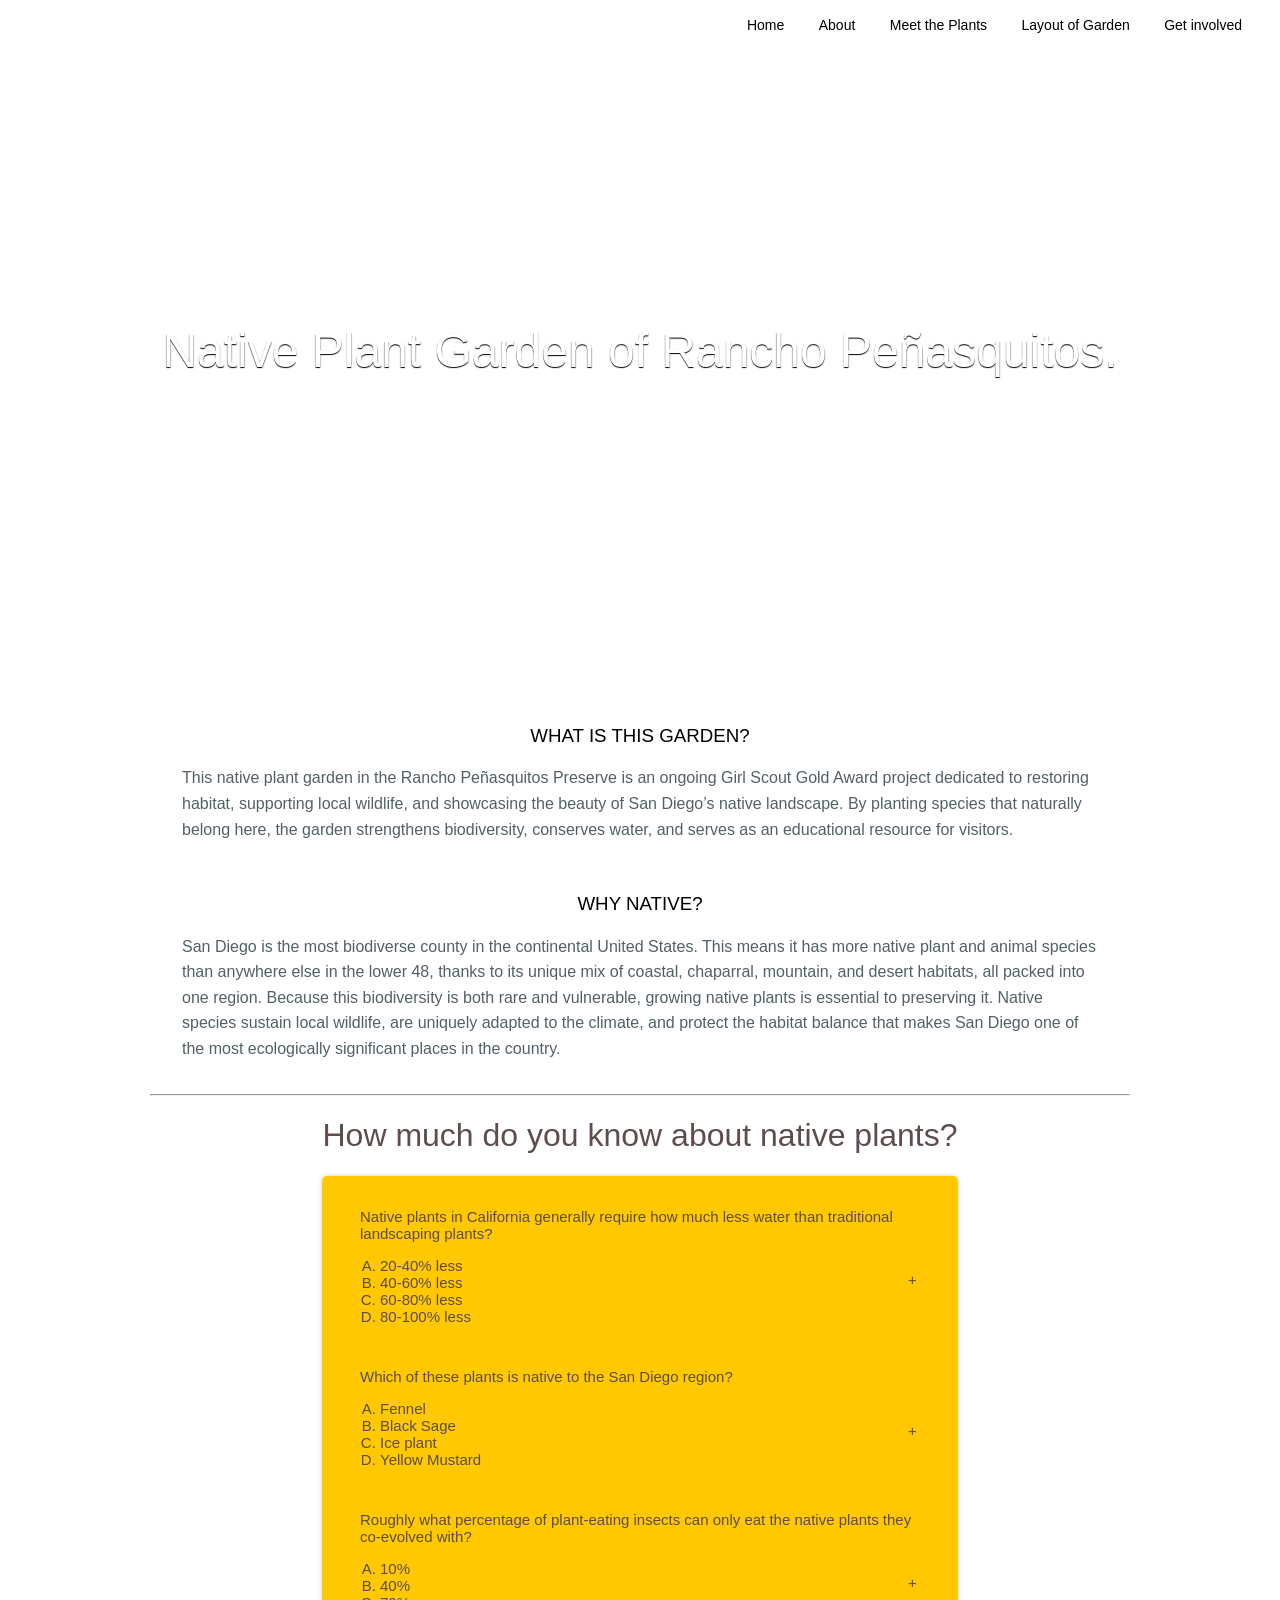
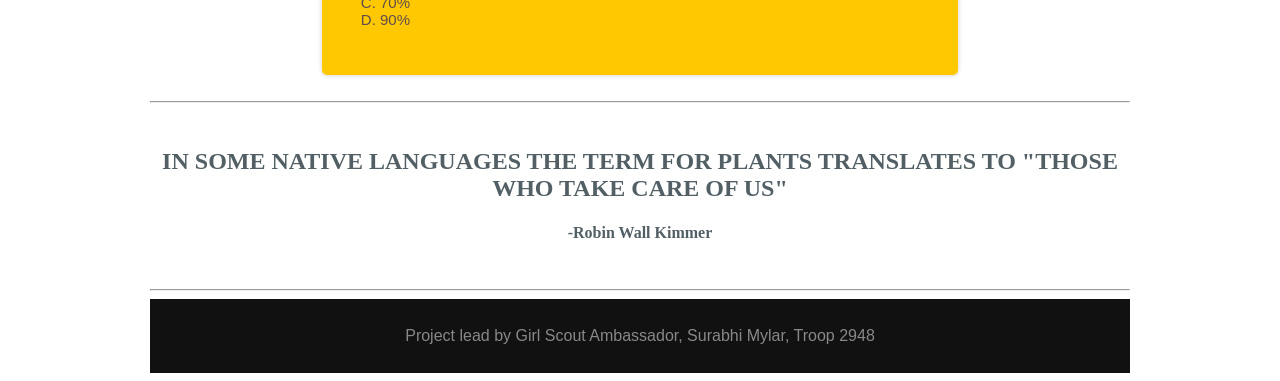
==== index.html @ 94730bcc "Add files via upload" ====
<!doctype html>
<html lang="en">
<head>
    <meta charset="utf-8">
    <meta name="viewport" content="width=device-width, initial-scale=1.0">
    <meta name="description" content="A layout example that shows off a responsive pricing table.">
    <title>Pricing Table &ndash; Layout Examples &ndash; Pure</title>
    <link rel="stylesheet" href="new.css">
    <link rel="stylesheet" href="new.css">
    <link rel="stylesheet" href="new.css">
</head>
<body>

<div class=" container">
    <div class = "navbar">
        <!-- <img src = "image file ( logo)" -->
         <nav>
            <ul>
                <li><a href="../1Main/index.html"> Home</a></li>
                <li><a href="../2About/about.html"> About</a></li>
                <li><a href="../3Meet the Plants/meetThePlants.html">Meet the Plants</a></li>
                <li><a href="../4Layout/layout.html"> Layout of Garden</a></li>
                <li><a href="../5getInvolved/getInvolved.html"> Get involved</a></li>
            </ul>
         </nav>
    </div>
   
</div>

<div class="banner">
    <h1 class="banner-head">
        Native Plant Garden of Rancho Peñasquitos.<br>
        
    </h1>

            
            </div>
        </div>

    <div class="information pure-g">
        <div class="pure-u-1 pure-u-md-1-2">
            <div class="l-box">
                <h3 class="information-head">What is this garden?</h3>
                <p>
                    This native plant garden in the Rancho Peñasquitos Preserve is an ongoing Girl Scout Gold Award project dedicated to restoring habitat, supporting local wildlife, and showcasing the beauty of San Diego’s native landscape. By planting species that naturally belong here, the garden strengthens biodiversity, conserves water, and serves as an educational resource for visitors. 
                </p>
            </div>
        </div>

        <div class="pure-u-1 pure-u-md-1-2">
            <div class="l-box">
                <h3 class="information-head">Why Native?</h3>
                <p>
                   San Diego is the most biodiverse county in the continental United States. This means it has more native plant and animal species than anywhere else in the lower 48, thanks to its unique mix of coastal, chaparral, mountain, and desert habitats, all packed into one region.
Because this biodiversity is both rare and vulnerable, growing native plants is essential to preserving it. Native species sustain local wildlife, are uniquely adapted to the climate, and protect the habitat balance that makes San Diego one of the most ecologically significant places in the country.

                </p>
            </div>
        </div>
<hr>

<h1> How much do you know about native plants?</h1>
<div class="accordion"> 
    <div>
        <input type="checkbox" name="Trivia" id="question1" class="accordion__input">
        <label for="question1" class="accordion__label">Native plants in California generally require how much less water than traditional landscaping plants?
            <ol>
                <li>20-40% less</li>
                <li>40-60% less</li>
                <li>60-80% less</li>
                <li>80-100% less</li>
            </ol>
        </label>
<div class="accordion__content">
            <p>
               Correct Answer: C
               <br> Native plants are adapted to the local climate and soil conditions, allowing them to thrive with significantly less water than non-native landscaping plants. By choosing native species, gardeners can conserve water, reduce maintenance, and create a more sustainable and resilient landscape that supports local wildlife.
            </p>
        </div>
    </div>
 <div>
        <input type="checkbox" name="Trivia" id="question2" class="accordion__input">
        <label for="question2" class="accordion__label">Which of these plants is native to the San Diego region?
            <ol>
                <li>Fennel</li>
                <li>Black Sage</li>
                <li>Ice plant</li>
                <li>Yellow Mustard</li>
            </ol>
        </label>
        <div class="accordion__content">
            <p>
               Correct Answer: B 
               <br>Black Sage (Salvia mellifera) is a native plant that thrives in the San Diego region. It is a fragrant shrub that produces beautiful purple flowers, attracting pollinators like bees and butterflies. Black Sage is well-adapted to the local climate and plays a crucial role in supporting the biodiversity of the area. </p>
        </div>

    </div>
     <div>
        <input type="checkbox" name="Trivia" id="question3" class="accordion__input">
        <label for="question3" class="accordion__label">Roughly what percentage of plant-eating insects can only eat the native plants they co-evolved with?
            <ol>
                <li>10%</li>
                <li>40%</li>
                <li>70%</li>
                <li>90%</li>
            </ol>
        </label>
        
<div class="accordion__content">
            <p>
                Correct Answer: C 
                <br>Many insects have developed specialized relationships with specific native plants over thousands of years, relying on them for food and habitat. When non-native plants are introduced, these insects may struggle to survive, leading to declines in their populations and disrupting the local ecosystem.
            </p>
        </div>
    </div>
</div>
<br>
<hr>
<br>
<h2 id="Quote">In some Native languages the term for plants translates to "those who take care of us"</h2>
<h4 id="Author">-Robin Wall Kimmer</h4>
<br>
<hr>
<div class="footer l-box">
    <p>
        Project lead by Girl Scout Ambassador, Surabhi Mylar, Troop 2948
    </p>
</div>
  
</body>
</html>
---- new.css ----
/*
 * -- BASE STYLES --
 * Most of these are inherited from Base, but I want to change a few.
 */
body {
  color: #526066;
  font-family: 'Inter', 'Segoe UI', Tahoma, Geneva, Verdana, sans-serif;
}

h2,
h3 {
  text-transform: uppercase;
  text-align: center;
  font-weight: 600;
}

p {
  line-height: 1.6em;
}

/*
 * -- Layout Styles --
 */
.l-content {
  margin: 0 auto;
}

.l-box {
  padding: 0.5em 2em;
}

/*
 * -- MENU STYLES --
 * Make the menu have a very faint box-shadow.
 */
.pure-menu {
  box-shadow: 0 1px 1px rgba(0, 0, 0, 0.1);
}

.pure-menu-link {
  padding: 0.5em 0.7em;
}

/*
 * -- BANNER --
 * The top banner with the headings. By using a combination
 * of `display: table;` and `display: table-cell;`, we can
 * vertically center the text.
 */

.banner {
  background: transparent
    url("banner.jpg")
    0 0 no-repeat fixed;
  text-align: center;
  background-size: cover;
  filter: progid:DXImageTransform.Microsoft.AlphaImageLoader(src='banner.jpg', sizingMethod='scale');

  height: 300px;
  width: 100%;
  margin-bottom: 3em;
  display: table;
}

.banner-head {
  display: table-cell;
  vertical-align: middle;
  margin-bottom: 0;
  font-size: 2em;
  color: white;
  font-weight: 500;
  text-shadow: 0 1px 1px black;
}

/*
 * -- PRICING TABLE WRAPPER --
 * This element wraps up all the pricing table elements
 */
.pricing-tables,
.information {
  max-width: 980px;
  margin: 0 auto;
}
.pricing-tables {
  margin-bottom: 3.125em;
  text-align: center;
}

/*
 * -- PRICING TABLE  --
 * Every pricing table has the .pricing-table class
 */
.pricing-table {
  border: 1px solid #ddd;
  margin: 0 0.5em 2em;
  padding: 0 0 3em;
}

/*
 * -- PRICING TABLE HEADER COLORS --
 * Choose a different color based on the type of pricing table.
 */

/*
 * -- PRICING TABLE HEADER --
 * By default, a header is black/white, and has some styles for its <h2> name.
 */
.pricing-table-header {
  background: #111;
  color: #fff;
}
.pricing-table-header h2 {
  margin: 0;
  padding-top: 2em;
  font-size: 1em;
  font-weight: normal;
}

/*
 * -- PRICING TABLE PRICE --
 * Styles for the price and the corresponding <span>per month</span>
 */
.pricing-table-price {
  font-size: 6em;
  margin: 0.2em 0 0;
  font-weight: 100;
}
.pricing-table-price span {
  display: block;
  text-transform: uppercase;
  text-align: center;
  font-size: 0.2em;
  padding-bottom: 2em;
  font-weight: 400;
  color: rgba(255, 255, 255, 0.5);
  color: #fff;
}

/*
 * -- PRICING TABLE LIST --
 * Each pricing table has a <ul> which is denoted by the .pricing-table-list class
 */
.pricing-table-list {
  list-style-type: none;
  margin: 0;
  padding: 0;
  text-align: center;
}

/*
 * -- PRICING TABLE LIST ELEMENTS --
 * Styles for the individual list elements within each pricing table
 */
.pricing-table-list li {
  padding: 0.8em 0;
  background: #f7f7f7;
  border-bottom: 1px solid #e7e7e7;
}

/*
 * -- PRICING TABLE BUTTON --
 * Styles for the "Choose" button at the bottom of a pricing table.
 * This inherits from Pure Button.
 */
.button-choose {
  border: 1px solid #ccc;
  background: #fff;
  color: #333;
  border-radius: 2em;
  font-weight: bold;
  position: relative;
  bottom: -1.5em;
}

.information-head {
  color: black;
  font-weight: 500;
}

.footer {
  background: #111;
  color: #888;
  text-align: center;
}
.footer a {
  color: #ddd;
}

/*
 * -- TABLET MEDIA QUERIES --
 * On tablets, we want to slightly adjust the size of the banner
 * text and add some vertical space between the various pricing tables
 */
@media (min-width: 767px) {
  .banner-head {
    font-size: 4em;
  }
  .pricing-table {
    margin-bottom: 0;
  }
}

/*
 * -- PHONE MEDIA QUERIES --
 * On phones, we want to reduce the height and font-size of the banner further
 */
@media (min-width: 480px) {
  .banner {
    height: 600px;
  }
  .banner-head {
    font-size: 3em;
  }
}

nav{
flex:1;
text-align:right;
}
nav ul li{
  list-style: none;
  display:inline-block;
  margin-right: 30px;
  text-decoration-color: #000;
}
nav ul li a{
  text-decoration:none;
  color:#000;
  font-size:14px;
}
nav ul li a:hover{
  color:#cb791b;
}
.accordion {
  max-width: 600px;
  display: block;
  margin:0 auto;
  box-shadow: 0 0 5px rgba(0, 0, 0, 0.2);
  border-radius: 5px;
  overflow: hidden;
  background-color: #ffc800;
  color: #444;
  cursor: pointer;
  padding: 18px;
  width: 100%;
  border: none;
  text-align: left;
  outline: none;
  font-size: 15px;
  transition: 0.4s;
}
.accordion__label,
.accordion__content {
  padding:14px 20px;
  display: block;
  text-align: left;
  /* align-items: center; */
}
.accordion__label {
  display:block;
  color:#5f4d4d;
  font-weight:500;
  cursor: pointer;
  position: relative;
  transition: background 0.1s;
}
.accordion__label:hover {
  background-color: #f6efd5;
}
ol{
  list-style-type:upper-alpha;
  padding-left: 20px;
}
.accordion__label::after{
  content:" + ";
  position: absolute;
  top:50%;
  transform: translateY(-50%);
  right:20px;
  width:12px;
  height:6px;
}
.accordion__content {
  background:#fff;
  line-height:1.5em;
  font-size:0.85em;
  display:none;
}
.accordion__input{
  display:none;
}
.accordion__input:checked ~ .accordion__content{
  display:block;
}
h1{
  text-align:center;
  color:#5f4d4d;
  font-weight:500;
}
#Quote{
    text-align: center;
    font-family: "papyrus", cursive;
}
#Author{
    text-align: center;
    font-family: 'Times New Roman', Times, serif;
}
---- new.css ----
/*
 * -- BASE STYLES --
 * Most of these are inherited from Base, but I want to change a few.
 */
body {
  color: #526066;
  font-family: 'Inter', 'Segoe UI', Tahoma, Geneva, Verdana, sans-serif;
}

h2,
h3 {
  text-transform: uppercase;
  text-align: center;
  font-weight: 600;
}

p {
  line-height: 1.6em;
}

/*
 * -- Layout Styles --
 */
.l-content {
  margin: 0 auto;
}

.l-box {
  padding: 0.5em 2em;
}

/*
 * -- MENU STYLES --
 * Make the menu have a very faint box-shadow.
 */
.pure-menu {
  box-shadow: 0 1px 1px rgba(0, 0, 0, 0.1);
}

.pure-menu-link {
  padding: 0.5em 0.7em;
}

/*
 * -- BANNER --
 * The top banner with the headings. By using a combination
 * of `display: table;` and `display: table-cell;`, we can
 * vertically center the text.
 */

.banner {
  background: transparent
    url("banner.jpg")
    0 0 no-repeat fixed;
  text-align: center;
  background-size: cover;
  filter: progid:DXImageTransform.Microsoft.AlphaImageLoader(src='banner.jpg', sizingMethod='scale');

  height: 300px;
  width: 100%;
  margin-bottom: 3em;
  display: table;
}

.banner-head {
  display: table-cell;
  vertical-align: middle;
  margin-bottom: 0;
  font-size: 2em;
  color: white;
  font-weight: 500;
  text-shadow: 0 1px 1px black;
}

/*
 * -- PRICING TABLE WRAPPER --
 * This element wraps up all the pricing table elements
 */
.pricing-tables,
.information {
  max-width: 980px;
  margin: 0 auto;
}
.pricing-tables {
  margin-bottom: 3.125em;
  text-align: center;
}

/*
 * -- PRICING TABLE  --
 * Every pricing table has the .pricing-table class
 */
.pricing-table {
  border: 1px solid #ddd;
  margin: 0 0.5em 2em;
  padding: 0 0 3em;
}

/*
 * -- PRICING TABLE HEADER COLORS --
 * Choose a different color based on the type of pricing table.
 */

/*
 * -- PRICING TABLE HEADER --
 * By default, a header is black/white, and has some styles for its <h2> name.
 */
.pricing-table-header {
  background: #111;
  color: #fff;
}
.pricing-table-header h2 {
  margin: 0;
  padding-top: 2em;
  font-size: 1em;
  font-weight: normal;
}

/*
 * -- PRICING TABLE PRICE --
 * Styles for the price and the corresponding <span>per month</span>
 */
.pricing-table-price {
  font-size: 6em;
  margin: 0.2em 0 0;
  font-weight: 100;
}
.pricing-table-price span {
  display: block;
  text-transform: uppercase;
  text-align: center;
  font-size: 0.2em;
  padding-bottom: 2em;
  font-weight: 400;
  color: rgba(255, 255, 255, 0.5);
  color: #fff;
}

/*
 * -- PRICING TABLE LIST --
 * Each pricing table has a <ul> which is denoted by the .pricing-table-list class
 */
.pricing-table-list {
  list-style-type: none;
  margin: 0;
  padding: 0;
  text-align: center;
}

/*
 * -- PRICING TABLE LIST ELEMENTS --
 * Styles for the individual list elements within each pricing table
 */
.pricing-table-list li {
  padding: 0.8em 0;
  background: #f7f7f7;
  border-bottom: 1px solid #e7e7e7;
}

/*
 * -- PRICING TABLE BUTTON --
 * Styles for the "Choose" button at the bottom of a pricing table.
 * This inherits from Pure Button.
 */
.button-choose {
  border: 1px solid #ccc;
  background: #fff;
  color: #333;
  border-radius: 2em;
  font-weight: bold;
  position: relative;
  bottom: -1.5em;
}

.information-head {
  color: black;
  font-weight: 500;
}

.footer {
  background: #111;
  color: #888;
  text-align: center;
}
.footer a {
  color: #ddd;
}

/*
 * -- TABLET MEDIA QUERIES --
 * On tablets, we want to slightly adjust the size of the banner
 * text and add some vertical space between the various pricing tables
 */
@media (min-width: 767px) {
  .banner-head {
    font-size: 4em;
  }
  .pricing-table {
    margin-bottom: 0;
  }
}

/*
 * -- PHONE MEDIA QUERIES --
 * On phones, we want to reduce the height and font-size of the banner further
 */
@media (min-width: 480px) {
  .banner {
    height: 600px;
  }
  .banner-head {
    font-size: 3em;
  }
}

nav{
flex:1;
text-align:right;
}
nav ul li{
  list-style: none;
  display:inline-block;
  margin-right: 30px;
  text-decoration-color: #000;
}
nav ul li a{
  text-decoration:none;
  color:#000;
  font-size:14px;
}
nav ul li a:hover{
  color:#cb791b;
}
.accordion {
  max-width: 600px;
  display: block;
  margin:0 auto;
  box-shadow: 0 0 5px rgba(0, 0, 0, 0.2);
  border-radius: 5px;
  overflow: hidden;
  background-color: #ffc800;
  color: #444;
  cursor: pointer;
  padding: 18px;
  width: 100%;
  border: none;
  text-align: left;
  outline: none;
  font-size: 15px;
  transition: 0.4s;
}
.accordion__label,
.accordion__content {
  padding:14px 20px;
  display: block;
  text-align: left;
  /* align-items: center; */
}
.accordion__label {
  display:block;
  color:#5f4d4d;
  font-weight:500;
  cursor: pointer;
  position: relative;
  transition: background 0.1s;
}
.accordion__label:hover {
  background-color: #f6efd5;
}
ol{
  list-style-type:upper-alpha;
  padding-left: 20px;
}
.accordion__label::after{
  content:" + ";
  position: absolute;
  top:50%;
  transform: translateY(-50%);
  right:20px;
  width:12px;
  height:6px;
}
.accordion__content {
  background:#fff;
  line-height:1.5em;
  font-size:0.85em;
  display:none;
}
.accordion__input{
  display:none;
}
.accordion__input:checked ~ .accordion__content{
  display:block;
}
h1{
  text-align:center;
  color:#5f4d4d;
  font-weight:500;
}
#Quote{
    text-align: center;
    font-family: "papyrus", cursive;
}
#Author{
    text-align: center;
    font-family: 'Times New Roman', Times, serif;
}
---- new.css ----
/*
 * -- BASE STYLES --
 * Most of these are inherited from Base, but I want to change a few.
 */
body {
  color: #526066;
  font-family: 'Inter', 'Segoe UI', Tahoma, Geneva, Verdana, sans-serif;
}

h2,
h3 {
  text-transform: uppercase;
  text-align: center;
  font-weight: 600;
}

p {
  line-height: 1.6em;
}

/*
 * -- Layout Styles --
 */
.l-content {
  margin: 0 auto;
}

.l-box {
  padding: 0.5em 2em;
}

/*
 * -- MENU STYLES --
 * Make the menu have a very faint box-shadow.
 */
.pure-menu {
  box-shadow: 0 1px 1px rgba(0, 0, 0, 0.1);
}

.pure-menu-link {
  padding: 0.5em 0.7em;
}

/*
 * -- BANNER --
 * The top banner with the headings. By using a combination
 * of `display: table;` and `display: table-cell;`, we can
 * vertically center the text.
 */

.banner {
  background: transparent
    url("banner.jpg")
    0 0 no-repeat fixed;
  text-align: center;
  background-size: cover;
  filter: progid:DXImageTransform.Microsoft.AlphaImageLoader(src='banner.jpg', sizingMethod='scale');

  height: 300px;
  width: 100%;
  margin-bottom: 3em;
  display: table;
}

.banner-head {
  display: table-cell;
  vertical-align: middle;
  margin-bottom: 0;
  font-size: 2em;
  color: white;
  font-weight: 500;
  text-shadow: 0 1px 1px black;
}

/*
 * -- PRICING TABLE WRAPPER --
 * This element wraps up all the pricing table elements
 */
.pricing-tables,
.information {
  max-width: 980px;
  margin: 0 auto;
}
.pricing-tables {
  margin-bottom: 3.125em;
  text-align: center;
}

/*
 * -- PRICING TABLE  --
 * Every pricing table has the .pricing-table class
 */
.pricing-table {
  border: 1px solid #ddd;
  margin: 0 0.5em 2em;
  padding: 0 0 3em;
}

/*
 * -- PRICING TABLE HEADER COLORS --
 * Choose a different color based on the type of pricing table.
 */

/*
 * -- PRICING TABLE HEADER --
 * By default, a header is black/white, and has some styles for its <h2> name.
 */
.pricing-table-header {
  background: #111;
  color: #fff;
}
.pricing-table-header h2 {
  margin: 0;
  padding-top: 2em;
  font-size: 1em;
  font-weight: normal;
}

/*
 * -- PRICING TABLE PRICE --
 * Styles for the price and the corresponding <span>per month</span>
 */
.pricing-table-price {
  font-size: 6em;
  margin: 0.2em 0 0;
  font-weight: 100;
}
.pricing-table-price span {
  display: block;
  text-transform: uppercase;
  text-align: center;
  font-size: 0.2em;
  padding-bottom: 2em;
  font-weight: 400;
  color: rgba(255, 255, 255, 0.5);
  color: #fff;
}

/*
 * -- PRICING TABLE LIST --
 * Each pricing table has a <ul> which is denoted by the .pricing-table-list class
 */
.pricing-table-list {
  list-style-type: none;
  margin: 0;
  padding: 0;
  text-align: center;
}

/*
 * -- PRICING TABLE LIST ELEMENTS --
 * Styles for the individual list elements within each pricing table
 */
.pricing-table-list li {
  padding: 0.8em 0;
  background: #f7f7f7;
  border-bottom: 1px solid #e7e7e7;
}

/*
 * -- PRICING TABLE BUTTON --
 * Styles for the "Choose" button at the bottom of a pricing table.
 * This inherits from Pure Button.
 */
.button-choose {
  border: 1px solid #ccc;
  background: #fff;
  color: #333;
  border-radius: 2em;
  font-weight: bold;
  position: relative;
  bottom: -1.5em;
}

.information-head {
  color: black;
  font-weight: 500;
}

.footer {
  background: #111;
  color: #888;
  text-align: center;
}
.footer a {
  color: #ddd;
}

/*
 * -- TABLET MEDIA QUERIES --
 * On tablets, we want to slightly adjust the size of the banner
 * text and add some vertical space between the various pricing tables
 */
@media (min-width: 767px) {
  .banner-head {
    font-size: 4em;
  }
  .pricing-table {
    margin-bottom: 0;
  }
}

/*
 * -- PHONE MEDIA QUERIES --
 * On phones, we want to reduce the height and font-size of the banner further
 */
@media (min-width: 480px) {
  .banner {
    height: 600px;
  }
  .banner-head {
    font-size: 3em;
  }
}

nav{
flex:1;
text-align:right;
}
nav ul li{
  list-style: none;
  display:inline-block;
  margin-right: 30px;
  text-decoration-color: #000;
}
nav ul li a{
  text-decoration:none;
  color:#000;
  font-size:14px;
}
nav ul li a:hover{
  color:#cb791b;
}
.accordion {
  max-width: 600px;
  display: block;
  margin:0 auto;
  box-shadow: 0 0 5px rgba(0, 0, 0, 0.2);
  border-radius: 5px;
  overflow: hidden;
  background-color: #ffc800;
  color: #444;
  cursor: pointer;
  padding: 18px;
  width: 100%;
  border: none;
  text-align: left;
  outline: none;
  font-size: 15px;
  transition: 0.4s;
}
.accordion__label,
.accordion__content {
  padding:14px 20px;
  display: block;
  text-align: left;
  /* align-items: center; */
}
.accordion__label {
  display:block;
  color:#5f4d4d;
  font-weight:500;
  cursor: pointer;
  position: relative;
  transition: background 0.1s;
}
.accordion__label:hover {
  background-color: #f6efd5;
}
ol{
  list-style-type:upper-alpha;
  padding-left: 20px;
}
.accordion__label::after{
  content:" + ";
  position: absolute;
  top:50%;
  transform: translateY(-50%);
  right:20px;
  width:12px;
  height:6px;
}
.accordion__content {
  background:#fff;
  line-height:1.5em;
  font-size:0.85em;
  display:none;
}
.accordion__input{
  display:none;
}
.accordion__input:checked ~ .accordion__content{
  display:block;
}
h1{
  text-align:center;
  color:#5f4d4d;
  font-weight:500;
}
#Quote{
    text-align: center;
    font-family: "papyrus", cursive;
}
#Author{
    text-align: center;
    font-family: 'Times New Roman', Times, serif;
}
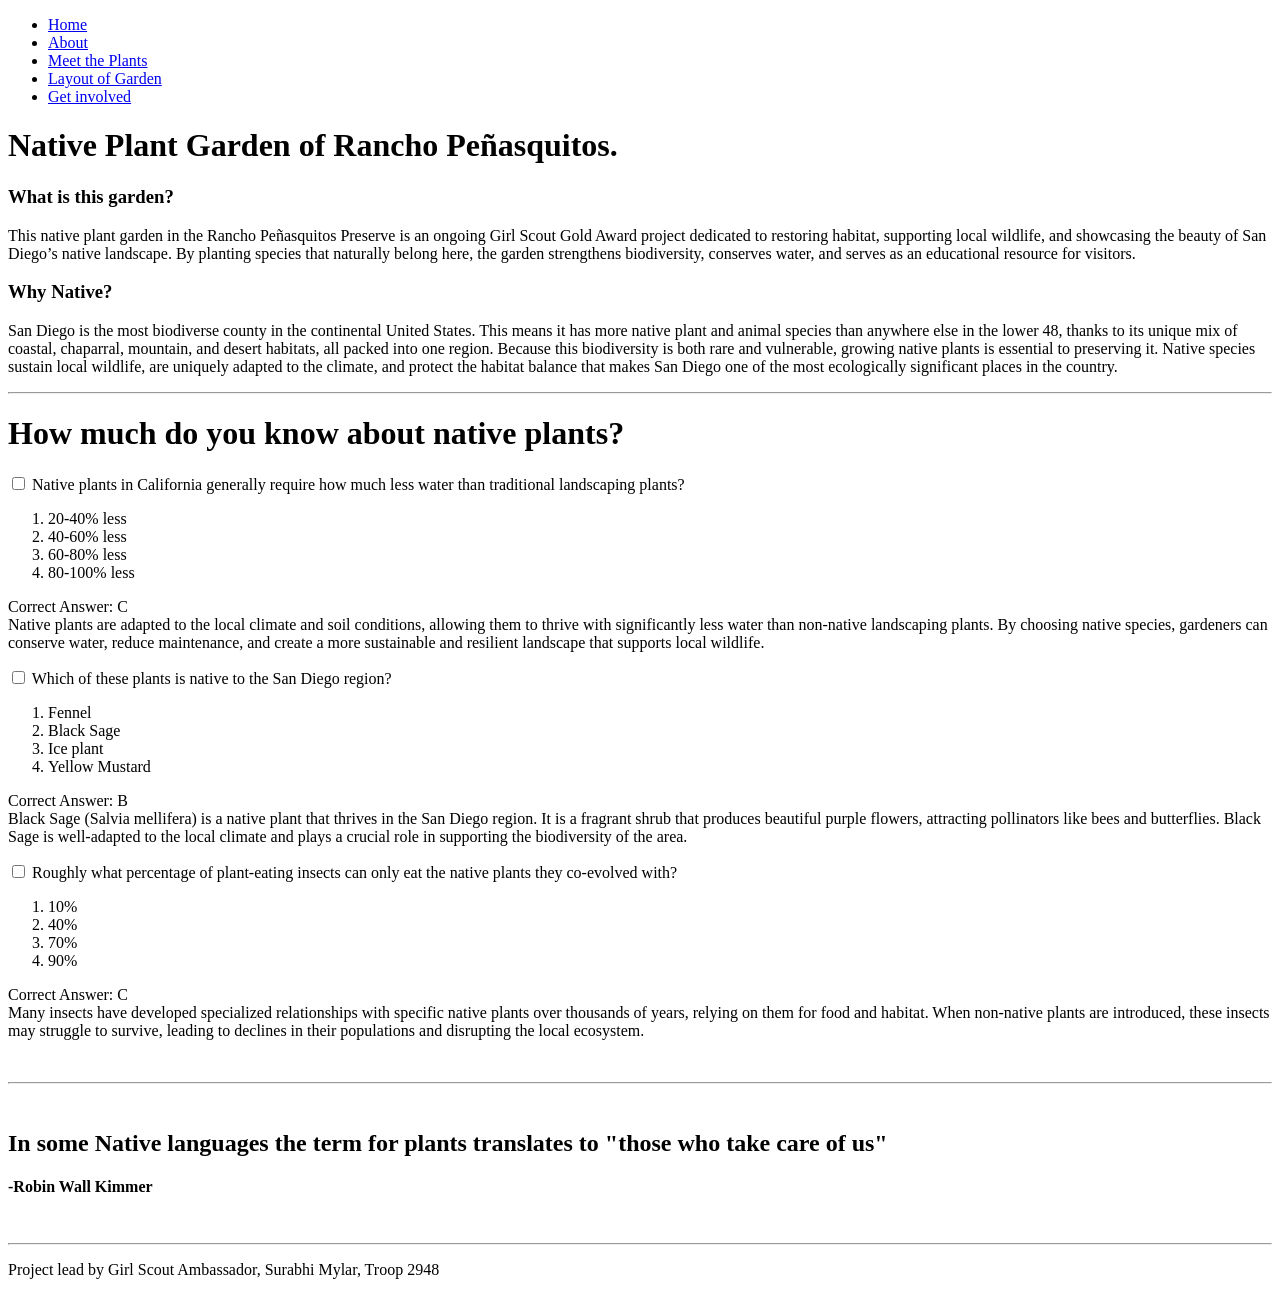
==== commit 77615789: "Add files via upload" ====
--- a/index.html
+++ b/index.html
@@ -16,11 +16,11 @@
         <!-- <img src = "image file ( logo)" -->
          <nav>
             <ul>
-                <li><a href="../1Main/index.html"> Home</a></li>
-                <li><a href="../2About/about.html"> About</a></li>
-                <li><a href="../3Meet the Plants/meetThePlants.html">Meet the Plants</a></li>
-                <li><a href="../4Layout/layout.html"> Layout of Garden</a></li>
-                <li><a href="../5getInvolved/getInvolved.html"> Get involved</a></li>
+                <li><a href="index.html"> Home</a></li>
+                <li><a href="2About/about.html"> About</a></li>
+                <li><a href="3Meet the Plants/meetThePlants.html">Meet the Plants</a></li>
+                <li><a href="4Layout/layout.html"> Layout of Garden</a></li>
+                <li><a href="getInvolved/getInvolved.html"> Get involved</a></li>
             </ul>
          </nav>
     </div>
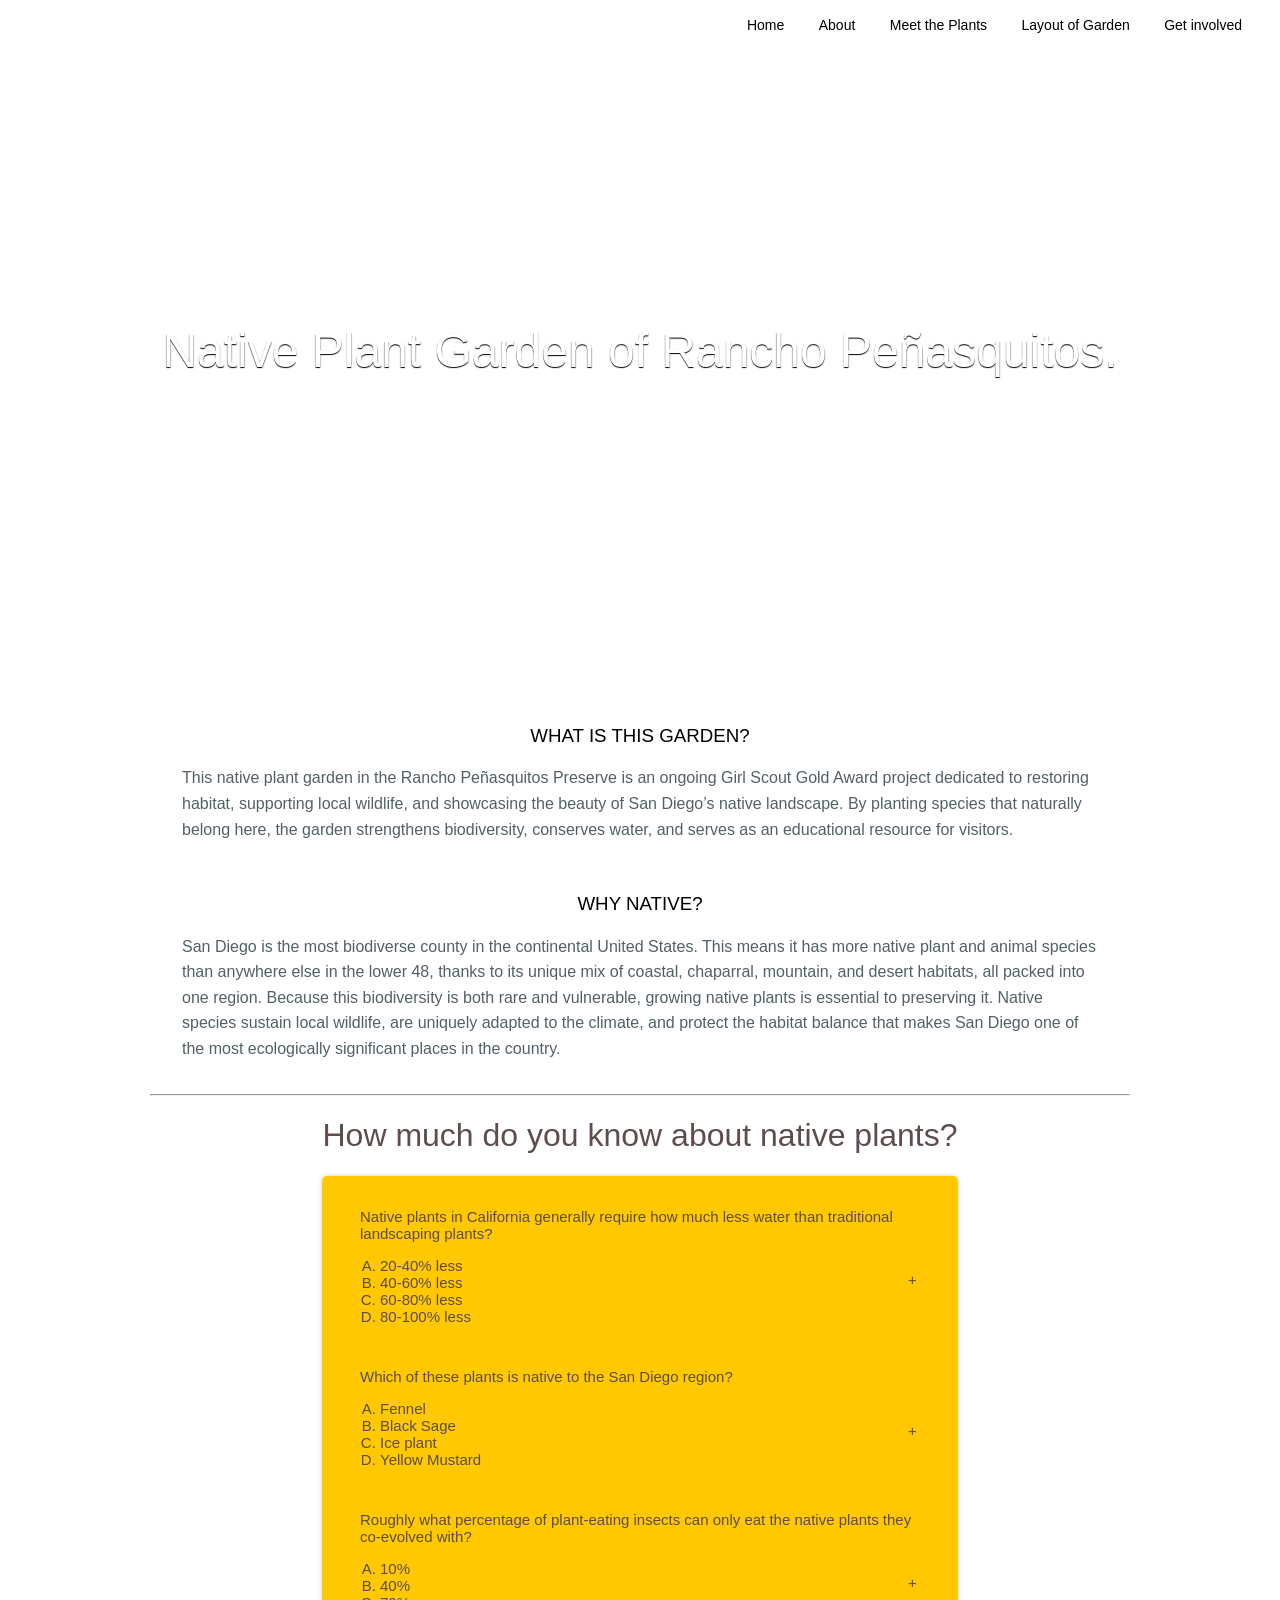
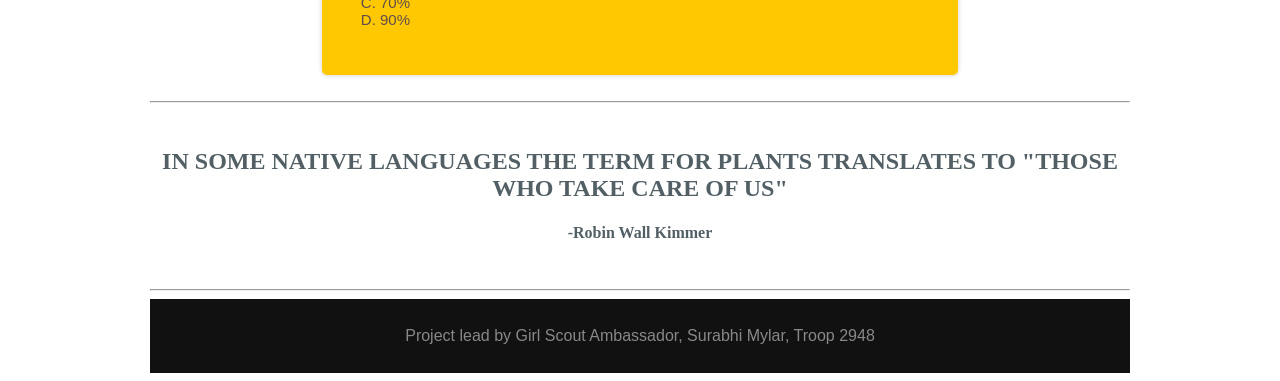
==== commit 427c2d0e: "Update index.html" ====
--- a/index.html
+++ b/index.html
@@ -4,7 +4,7 @@
     <meta charset="utf-8">
     <meta name="viewport" content="width=device-width, initial-scale=1.0">
     <meta name="description" content="A layout example that shows off a responsive pricing table.">
-    <title>Pricing Table &ndash; Layout Examples &ndash; Pure</title>
+    <title>Native Plant Garden</title>
     <link rel="stylesheet" href="new.css">
     <link rel="stylesheet" href="new.css">
     <link rel="stylesheet" href="new.css">
@@ -128,4 +128,4 @@
 </div>
   
 </body>
-</html>+</html>
--- a/new.css
+++ b/new.css
@@ -0,0 +1,307 @@
+/*
+ * -- BASE STYLES --
+ * Most of these are inherited from Base, but I want to change a few.
+ */
+body {
+  color: #526066;
+  font-family: 'Inter', 'Segoe UI', Tahoma, Geneva, Verdana, sans-serif;
+}
+
+h2,
+h3 {
+  text-transform: uppercase;
+  text-align: center;
+  font-weight: 600;
+}
+
+p {
+  line-height: 1.6em;
+}
+
+/*
+ * -- Layout Styles --
+ */
+.l-content {
+  margin: 0 auto;
+}
+
+.l-box {
+  padding: 0.5em 2em;
+}
+
+/*
+ * -- MENU STYLES --
+ * Make the menu have a very faint box-shadow.
+ */
+.pure-menu {
+  box-shadow: 0 1px 1px rgba(0, 0, 0, 0.1);
+}
+
+.pure-menu-link {
+  padding: 0.5em 0.7em;
+}
+
+/*
+ * -- BANNER --
+ * The top banner with the headings. By using a combination
+ * of `display: table;` and `display: table-cell;`, we can
+ * vertically center the text.
+ */
+
+.banner {
+  background: transparent
+    url("banner.jpg")
+    0 0 no-repeat fixed;
+  text-align: center;
+  background-size: cover;
+  filter: progid:DXImageTransform.Microsoft.AlphaImageLoader(src='banner.jpg', sizingMethod='scale');
+
+  height: 300px;
+  width: 100%;
+  margin-bottom: 3em;
+  display: table;
+}
+
+.banner-head {
+  display: table-cell;
+  vertical-align: middle;
+  margin-bottom: 0;
+  font-size: 2em;
+  color: white;
+  font-weight: 500;
+  text-shadow: 0 1px 1px black;
+}
+
+/*
+ * -- PRICING TABLE WRAPPER --
+ * This element wraps up all the pricing table elements
+ */
+.pricing-tables,
+.information {
+  max-width: 980px;
+  margin: 0 auto;
+}
+.pricing-tables {
+  margin-bottom: 3.125em;
+  text-align: center;
+}
+
+/*
+ * -- PRICING TABLE  --
+ * Every pricing table has the .pricing-table class
+ */
+.pricing-table {
+  border: 1px solid #ddd;
+  margin: 0 0.5em 2em;
+  padding: 0 0 3em;
+}
+
+/*
+ * -- PRICING TABLE HEADER COLORS --
+ * Choose a different color based on the type of pricing table.
+ */
+
+/*
+ * -- PRICING TABLE HEADER --
+ * By default, a header is black/white, and has some styles for its <h2> name.
+ */
+.pricing-table-header {
+  background: #111;
+  color: #fff;
+}
+.pricing-table-header h2 {
+  margin: 0;
+  padding-top: 2em;
+  font-size: 1em;
+  font-weight: normal;
+}
+
+/*
+ * -- PRICING TABLE PRICE --
+ * Styles for the price and the corresponding <span>per month</span>
+ */
+.pricing-table-price {
+  font-size: 6em;
+  margin: 0.2em 0 0;
+  font-weight: 100;
+}
+.pricing-table-price span {
+  display: block;
+  text-transform: uppercase;
+  text-align: center;
+  font-size: 0.2em;
+  padding-bottom: 2em;
+  font-weight: 400;
+  color: rgba(255, 255, 255, 0.5);
+  color: #fff;
+}
+
+/*
+ * -- PRICING TABLE LIST --
+ * Each pricing table has a <ul> which is denoted by the .pricing-table-list class
+ */
+.pricing-table-list {
+  list-style-type: none;
+  margin: 0;
+  padding: 0;
+  text-align: center;
+}
+
+/*
+ * -- PRICING TABLE LIST ELEMENTS --
+ * Styles for the individual list elements within each pricing table
+ */
+.pricing-table-list li {
+  padding: 0.8em 0;
+  background: #f7f7f7;
+  border-bottom: 1px solid #e7e7e7;
+}
+
+/*
+ * -- PRICING TABLE BUTTON --
+ * Styles for the "Choose" button at the bottom of a pricing table.
+ * This inherits from Pure Button.
+ */
+.button-choose {
+  border: 1px solid #ccc;
+  background: #fff;
+  color: #333;
+  border-radius: 2em;
+  font-weight: bold;
+  position: relative;
+  bottom: -1.5em;
+}
+
+.information-head {
+  color: black;
+  font-weight: 500;
+}
+
+.footer {
+  background: #111;
+  color: #888;
+  text-align: center;
+}
+.footer a {
+  color: #ddd;
+}
+
+/*
+ * -- TABLET MEDIA QUERIES --
+ * On tablets, we want to slightly adjust the size of the banner
+ * text and add some vertical space between the various pricing tables
+ */
+@media (min-width: 767px) {
+  .banner-head {
+    font-size: 4em;
+  }
+  .pricing-table {
+    margin-bottom: 0;
+  }
+}
+
+/*
+ * -- PHONE MEDIA QUERIES --
+ * On phones, we want to reduce the height and font-size of the banner further
+ */
+@media (min-width: 480px) {
+  .banner {
+    height: 600px;
+  }
+  .banner-head {
+    font-size: 3em;
+  }
+}
+
+nav{
+flex:1;
+text-align:right;
+}
+nav ul li{
+  list-style: none;
+  display:inline-block;
+  margin-right: 30px;
+  text-decoration-color: #000;
+}
+nav ul li a{
+  text-decoration:none;
+  color:#000;
+  font-size:14px;
+}
+nav ul li a:hover{
+  color:#cb791b;
+}
+.accordion {
+  max-width: 600px;
+  display: block;
+  margin:0 auto;
+  box-shadow: 0 0 5px rgba(0, 0, 0, 0.2);
+  border-radius: 5px;
+  overflow: hidden;
+  background-color: #ffc800;
+  color: #444;
+  cursor: pointer;
+  padding: 18px;
+  width: 100%;
+  border: none;
+  text-align: left;
+  outline: none;
+  font-size: 15px;
+  transition: 0.4s;
+}
+.accordion__label,
+.accordion__content {
+  padding:14px 20px;
+  display: block;
+  text-align: left;
+  /* align-items: center; */
+}
+.accordion__label {
+  display:block;
+  color:#5f4d4d;
+  font-weight:500;
+  cursor: pointer;
+  position: relative;
+  transition: background 0.1s;
+}
+.accordion__label:hover {
+  background-color: #f6efd5;
+}
+ol{
+  list-style-type:upper-alpha;
+  padding-left: 20px;
+}
+.accordion__label::after{
+  content:" + ";
+  position: absolute;
+  top:50%;
+  transform: translateY(-50%);
+  right:20px;
+  width:12px;
+  height:6px;
+}
+.accordion__content {
+  background:#fff;
+  line-height:1.5em;
+  font-size:0.85em;
+  display:none;
+}
+.accordion__input{
+  display:none;
+}
+.accordion__input:checked ~ .accordion__content{
+  display:block;
+}
+h1{
+  text-align:center;
+  color:#5f4d4d;
+  font-weight:500;
+}
+#Quote{
+    text-align: center;
+    font-family: "papyrus", cursive;
+}
+#Author{
+    text-align: center;
+    font-family: 'Times New Roman', Times, serif;
+}
--- a/new.css
+++ b/new.css
@@ -0,0 +1,307 @@
+/*
+ * -- BASE STYLES --
+ * Most of these are inherited from Base, but I want to change a few.
+ */
+body {
+  color: #526066;
+  font-family: 'Inter', 'Segoe UI', Tahoma, Geneva, Verdana, sans-serif;
+}
+
+h2,
+h3 {
+  text-transform: uppercase;
+  text-align: center;
+  font-weight: 600;
+}
+
+p {
+  line-height: 1.6em;
+}
+
+/*
+ * -- Layout Styles --
+ */
+.l-content {
+  margin: 0 auto;
+}
+
+.l-box {
+  padding: 0.5em 2em;
+}
+
+/*
+ * -- MENU STYLES --
+ * Make the menu have a very faint box-shadow.
+ */
+.pure-menu {
+  box-shadow: 0 1px 1px rgba(0, 0, 0, 0.1);
+}
+
+.pure-menu-link {
+  padding: 0.5em 0.7em;
+}
+
+/*
+ * -- BANNER --
+ * The top banner with the headings. By using a combination
+ * of `display: table;` and `display: table-cell;`, we can
+ * vertically center the text.
+ */
+
+.banner {
+  background: transparent
+    url("banner.jpg")
+    0 0 no-repeat fixed;
+  text-align: center;
+  background-size: cover;
+  filter: progid:DXImageTransform.Microsoft.AlphaImageLoader(src='banner.jpg', sizingMethod='scale');
+
+  height: 300px;
+  width: 100%;
+  margin-bottom: 3em;
+  display: table;
+}
+
+.banner-head {
+  display: table-cell;
+  vertical-align: middle;
+  margin-bottom: 0;
+  font-size: 2em;
+  color: white;
+  font-weight: 500;
+  text-shadow: 0 1px 1px black;
+}
+
+/*
+ * -- PRICING TABLE WRAPPER --
+ * This element wraps up all the pricing table elements
+ */
+.pricing-tables,
+.information {
+  max-width: 980px;
+  margin: 0 auto;
+}
+.pricing-tables {
+  margin-bottom: 3.125em;
+  text-align: center;
+}
+
+/*
+ * -- PRICING TABLE  --
+ * Every pricing table has the .pricing-table class
+ */
+.pricing-table {
+  border: 1px solid #ddd;
+  margin: 0 0.5em 2em;
+  padding: 0 0 3em;
+}
+
+/*
+ * -- PRICING TABLE HEADER COLORS --
+ * Choose a different color based on the type of pricing table.
+ */
+
+/*
+ * -- PRICING TABLE HEADER --
+ * By default, a header is black/white, and has some styles for its <h2> name.
+ */
+.pricing-table-header {
+  background: #111;
+  color: #fff;
+}
+.pricing-table-header h2 {
+  margin: 0;
+  padding-top: 2em;
+  font-size: 1em;
+  font-weight: normal;
+}
+
+/*
+ * -- PRICING TABLE PRICE --
+ * Styles for the price and the corresponding <span>per month</span>
+ */
+.pricing-table-price {
+  font-size: 6em;
+  margin: 0.2em 0 0;
+  font-weight: 100;
+}
+.pricing-table-price span {
+  display: block;
+  text-transform: uppercase;
+  text-align: center;
+  font-size: 0.2em;
+  padding-bottom: 2em;
+  font-weight: 400;
+  color: rgba(255, 255, 255, 0.5);
+  color: #fff;
+}
+
+/*
+ * -- PRICING TABLE LIST --
+ * Each pricing table has a <ul> which is denoted by the .pricing-table-list class
+ */
+.pricing-table-list {
+  list-style-type: none;
+  margin: 0;
+  padding: 0;
+  text-align: center;
+}
+
+/*
+ * -- PRICING TABLE LIST ELEMENTS --
+ * Styles for the individual list elements within each pricing table
+ */
+.pricing-table-list li {
+  padding: 0.8em 0;
+  background: #f7f7f7;
+  border-bottom: 1px solid #e7e7e7;
+}
+
+/*
+ * -- PRICING TABLE BUTTON --
+ * Styles for the "Choose" button at the bottom of a pricing table.
+ * This inherits from Pure Button.
+ */
+.button-choose {
+  border: 1px solid #ccc;
+  background: #fff;
+  color: #333;
+  border-radius: 2em;
+  font-weight: bold;
+  position: relative;
+  bottom: -1.5em;
+}
+
+.information-head {
+  color: black;
+  font-weight: 500;
+}
+
+.footer {
+  background: #111;
+  color: #888;
+  text-align: center;
+}
+.footer a {
+  color: #ddd;
+}
+
+/*
+ * -- TABLET MEDIA QUERIES --
+ * On tablets, we want to slightly adjust the size of the banner
+ * text and add some vertical space between the various pricing tables
+ */
+@media (min-width: 767px) {
+  .banner-head {
+    font-size: 4em;
+  }
+  .pricing-table {
+    margin-bottom: 0;
+  }
+}
+
+/*
+ * -- PHONE MEDIA QUERIES --
+ * On phones, we want to reduce the height and font-size of the banner further
+ */
+@media (min-width: 480px) {
+  .banner {
+    height: 600px;
+  }
+  .banner-head {
+    font-size: 3em;
+  }
+}
+
+nav{
+flex:1;
+text-align:right;
+}
+nav ul li{
+  list-style: none;
+  display:inline-block;
+  margin-right: 30px;
+  text-decoration-color: #000;
+}
+nav ul li a{
+  text-decoration:none;
+  color:#000;
+  font-size:14px;
+}
+nav ul li a:hover{
+  color:#cb791b;
+}
+.accordion {
+  max-width: 600px;
+  display: block;
+  margin:0 auto;
+  box-shadow: 0 0 5px rgba(0, 0, 0, 0.2);
+  border-radius: 5px;
+  overflow: hidden;
+  background-color: #ffc800;
+  color: #444;
+  cursor: pointer;
+  padding: 18px;
+  width: 100%;
+  border: none;
+  text-align: left;
+  outline: none;
+  font-size: 15px;
+  transition: 0.4s;
+}
+.accordion__label,
+.accordion__content {
+  padding:14px 20px;
+  display: block;
+  text-align: left;
+  /* align-items: center; */
+}
+.accordion__label {
+  display:block;
+  color:#5f4d4d;
+  font-weight:500;
+  cursor: pointer;
+  position: relative;
+  transition: background 0.1s;
+}
+.accordion__label:hover {
+  background-color: #f6efd5;
+}
+ol{
+  list-style-type:upper-alpha;
+  padding-left: 20px;
+}
+.accordion__label::after{
+  content:" + ";
+  position: absolute;
+  top:50%;
+  transform: translateY(-50%);
+  right:20px;
+  width:12px;
+  height:6px;
+}
+.accordion__content {
+  background:#fff;
+  line-height:1.5em;
+  font-size:0.85em;
+  display:none;
+}
+.accordion__input{
+  display:none;
+}
+.accordion__input:checked ~ .accordion__content{
+  display:block;
+}
+h1{
+  text-align:center;
+  color:#5f4d4d;
+  font-weight:500;
+}
+#Quote{
+    text-align: center;
+    font-family: "papyrus", cursive;
+}
+#Author{
+    text-align: center;
+    font-family: 'Times New Roman', Times, serif;
+}
--- a/new.css
+++ b/new.css
@@ -0,0 +1,307 @@
+/*
+ * -- BASE STYLES --
+ * Most of these are inherited from Base, but I want to change a few.
+ */
+body {
+  color: #526066;
+  font-family: 'Inter', 'Segoe UI', Tahoma, Geneva, Verdana, sans-serif;
+}
+
+h2,
+h3 {
+  text-transform: uppercase;
+  text-align: center;
+  font-weight: 600;
+}
+
+p {
+  line-height: 1.6em;
+}
+
+/*
+ * -- Layout Styles --
+ */
+.l-content {
+  margin: 0 auto;
+}
+
+.l-box {
+  padding: 0.5em 2em;
+}
+
+/*
+ * -- MENU STYLES --
+ * Make the menu have a very faint box-shadow.
+ */
+.pure-menu {
+  box-shadow: 0 1px 1px rgba(0, 0, 0, 0.1);
+}
+
+.pure-menu-link {
+  padding: 0.5em 0.7em;
+}
+
+/*
+ * -- BANNER --
+ * The top banner with the headings. By using a combination
+ * of `display: table;` and `display: table-cell;`, we can
+ * vertically center the text.
+ */
+
+.banner {
+  background: transparent
+    url("banner.jpg")
+    0 0 no-repeat fixed;
+  text-align: center;
+  background-size: cover;
+  filter: progid:DXImageTransform.Microsoft.AlphaImageLoader(src='banner.jpg', sizingMethod='scale');
+
+  height: 300px;
+  width: 100%;
+  margin-bottom: 3em;
+  display: table;
+}
+
+.banner-head {
+  display: table-cell;
+  vertical-align: middle;
+  margin-bottom: 0;
+  font-size: 2em;
+  color: white;
+  font-weight: 500;
+  text-shadow: 0 1px 1px black;
+}
+
+/*
+ * -- PRICING TABLE WRAPPER --
+ * This element wraps up all the pricing table elements
+ */
+.pricing-tables,
+.information {
+  max-width: 980px;
+  margin: 0 auto;
+}
+.pricing-tables {
+  margin-bottom: 3.125em;
+  text-align: center;
+}
+
+/*
+ * -- PRICING TABLE  --
+ * Every pricing table has the .pricing-table class
+ */
+.pricing-table {
+  border: 1px solid #ddd;
+  margin: 0 0.5em 2em;
+  padding: 0 0 3em;
+}
+
+/*
+ * -- PRICING TABLE HEADER COLORS --
+ * Choose a different color based on the type of pricing table.
+ */
+
+/*
+ * -- PRICING TABLE HEADER --
+ * By default, a header is black/white, and has some styles for its <h2> name.
+ */
+.pricing-table-header {
+  background: #111;
+  color: #fff;
+}
+.pricing-table-header h2 {
+  margin: 0;
+  padding-top: 2em;
+  font-size: 1em;
+  font-weight: normal;
+}
+
+/*
+ * -- PRICING TABLE PRICE --
+ * Styles for the price and the corresponding <span>per month</span>
+ */
+.pricing-table-price {
+  font-size: 6em;
+  margin: 0.2em 0 0;
+  font-weight: 100;
+}
+.pricing-table-price span {
+  display: block;
+  text-transform: uppercase;
+  text-align: center;
+  font-size: 0.2em;
+  padding-bottom: 2em;
+  font-weight: 400;
+  color: rgba(255, 255, 255, 0.5);
+  color: #fff;
+}
+
+/*
+ * -- PRICING TABLE LIST --
+ * Each pricing table has a <ul> which is denoted by the .pricing-table-list class
+ */
+.pricing-table-list {
+  list-style-type: none;
+  margin: 0;
+  padding: 0;
+  text-align: center;
+}
+
+/*
+ * -- PRICING TABLE LIST ELEMENTS --
+ * Styles for the individual list elements within each pricing table
+ */
+.pricing-table-list li {
+  padding: 0.8em 0;
+  background: #f7f7f7;
+  border-bottom: 1px solid #e7e7e7;
+}
+
+/*
+ * -- PRICING TABLE BUTTON --
+ * Styles for the "Choose" button at the bottom of a pricing table.
+ * This inherits from Pure Button.
+ */
+.button-choose {
+  border: 1px solid #ccc;
+  background: #fff;
+  color: #333;
+  border-radius: 2em;
+  font-weight: bold;
+  position: relative;
+  bottom: -1.5em;
+}
+
+.information-head {
+  color: black;
+  font-weight: 500;
+}
+
+.footer {
+  background: #111;
+  color: #888;
+  text-align: center;
+}
+.footer a {
+  color: #ddd;
+}
+
+/*
+ * -- TABLET MEDIA QUERIES --
+ * On tablets, we want to slightly adjust the size of the banner
+ * text and add some vertical space between the various pricing tables
+ */
+@media (min-width: 767px) {
+  .banner-head {
+    font-size: 4em;
+  }
+  .pricing-table {
+    margin-bottom: 0;
+  }
+}
+
+/*
+ * -- PHONE MEDIA QUERIES --
+ * On phones, we want to reduce the height and font-size of the banner further
+ */
+@media (min-width: 480px) {
+  .banner {
+    height: 600px;
+  }
+  .banner-head {
+    font-size: 3em;
+  }
+}
+
+nav{
+flex:1;
+text-align:right;
+}
+nav ul li{
+  list-style: none;
+  display:inline-block;
+  margin-right: 30px;
+  text-decoration-color: #000;
+}
+nav ul li a{
+  text-decoration:none;
+  color:#000;
+  font-size:14px;
+}
+nav ul li a:hover{
+  color:#cb791b;
+}
+.accordion {
+  max-width: 600px;
+  display: block;
+  margin:0 auto;
+  box-shadow: 0 0 5px rgba(0, 0, 0, 0.2);
+  border-radius: 5px;
+  overflow: hidden;
+  background-color: #ffc800;
+  color: #444;
+  cursor: pointer;
+  padding: 18px;
+  width: 100%;
+  border: none;
+  text-align: left;
+  outline: none;
+  font-size: 15px;
+  transition: 0.4s;
+}
+.accordion__label,
+.accordion__content {
+  padding:14px 20px;
+  display: block;
+  text-align: left;
+  /* align-items: center; */
+}
+.accordion__label {
+  display:block;
+  color:#5f4d4d;
+  font-weight:500;
+  cursor: pointer;
+  position: relative;
+  transition: background 0.1s;
+}
+.accordion__label:hover {
+  background-color: #f6efd5;
+}
+ol{
+  list-style-type:upper-alpha;
+  padding-left: 20px;
+}
+.accordion__label::after{
+  content:" + ";
+  position: absolute;
+  top:50%;
+  transform: translateY(-50%);
+  right:20px;
+  width:12px;
+  height:6px;
+}
+.accordion__content {
+  background:#fff;
+  line-height:1.5em;
+  font-size:0.85em;
+  display:none;
+}
+.accordion__input{
+  display:none;
+}
+.accordion__input:checked ~ .accordion__content{
+  display:block;
+}
+h1{
+  text-align:center;
+  color:#5f4d4d;
+  font-weight:500;
+}
+#Quote{
+    text-align: center;
+    font-family: "papyrus", cursive;
+}
+#Author{
+    text-align: center;
+    font-family: 'Times New Roman', Times, serif;
+}
